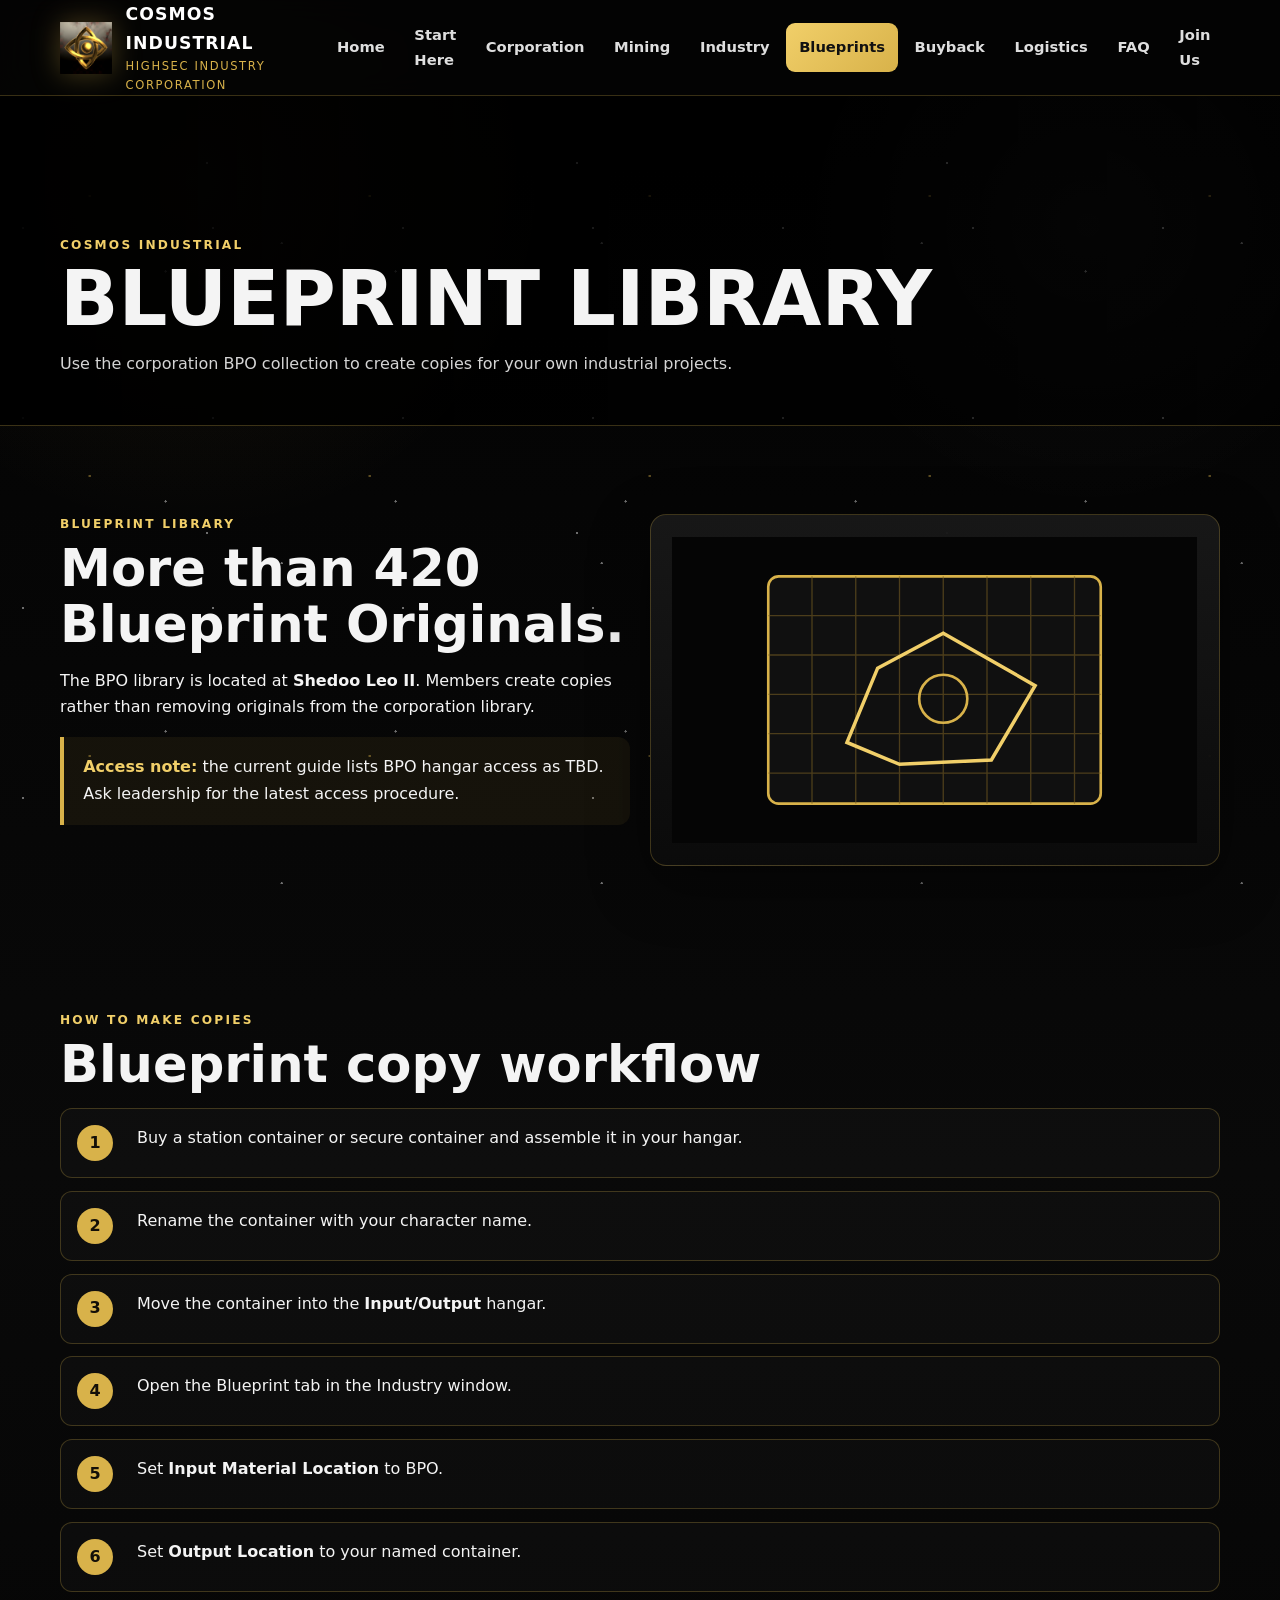
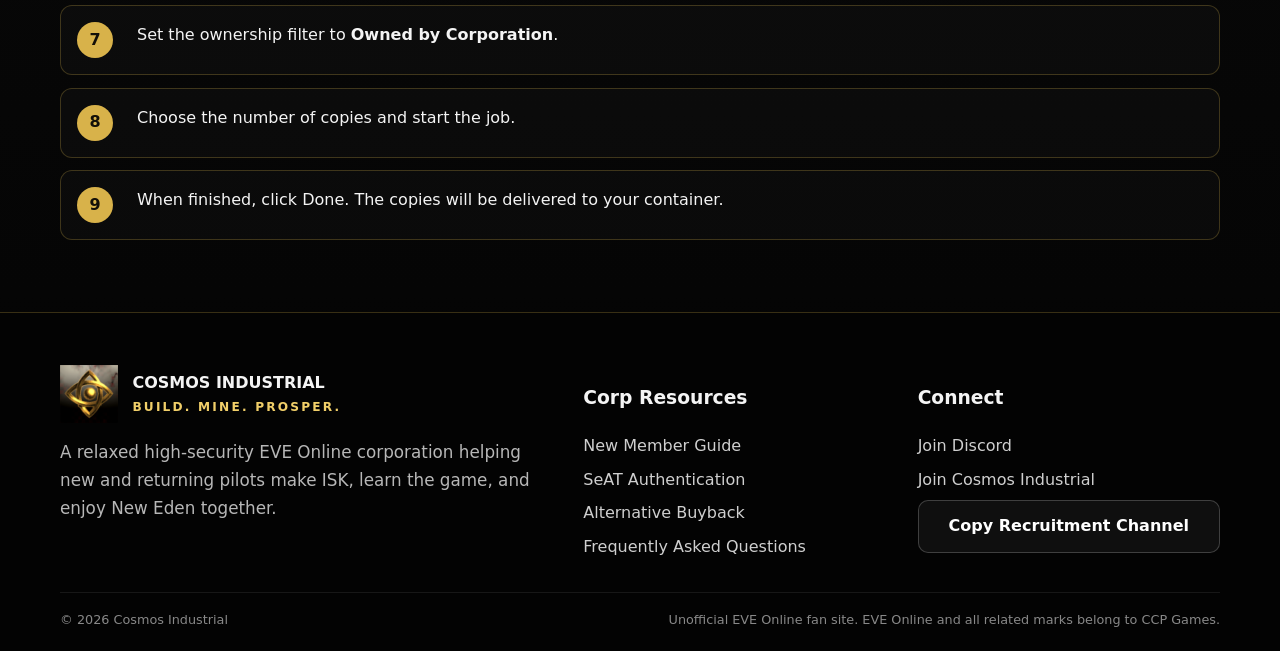
==== blueprints.html @ 7722cf65 "Add files via upload" ====
<!doctype html><html lang="en"><head><meta charset="utf-8"><meta name="viewport" content="width=device-width,initial-scale=1"><meta name="description" content="Cosmos Industrial - a relaxed EVE Online high-security corporation focused on mining, industry, logistics, and helping new and returning pilots."><title>Cosmos Industrial</title><link rel="icon" href="assets/images/cosmos-logo.png"><link rel="stylesheet" href="assets/styles.css"></head><body><a class="skip-link" href="#main">Skip to content</a><header class="site-header"><div class="container nav-wrap"><a class="brand" href="index.html"><img src="assets/images/cosmos-logo.png" alt="Cosmos Industrial logo"><span class="brand-text"><strong>COSMOS INDUSTRIAL</strong><span>Highsec Industry Corporation</span></span></a><button class="nav-toggle" aria-expanded="false" aria-label="Open navigation">Menu</button><nav class="nav-links" aria-label="Primary navigation"><a href="index.html" class="">Home</a><a href="getting-started.html" class="">Start Here</a><a href="corporation.html" class="">Corporation</a><a href="mining.html" class="">Mining</a><a href="industry.html" class="">Industry</a><a href="blueprints.html" class="active">Blueprints</a><a href="buyback.html" class="">Buyback</a><a href="logistics.html" class="">Logistics</a><a href="faq.html" class="">FAQ</a><a href="join.html" class="">Join Us</a></nav></div></header><main id="main"><section class="page-hero" style="--hero-image:url('assets/images/blueprints.svg')"><div class="container"><div class="eyebrow">Cosmos Industrial</div><h1>BLUEPRINT LIBRARY</h1><p>Use the corporation BPO collection to create copies for your own industrial projects.</p></div></section><section class="section"><div class="container grid grid-2"><div><div class="eyebrow">Blueprint Library</div><h2 class="section-title">More than 420 Blueprint Originals.</h2><p>The BPO library is located at <strong>Shedoo Leo II</strong>. Members create copies rather than removing originals from the corporation library.</p><div class="callout"><strong>Access note:</strong> the current guide lists BPO hangar access as TBD. Ask leadership for the latest access procedure.</div></div><div class="card"><img src="assets/images/blueprints.svg" alt="Stylized blueprint graphic"></div></div></section><section class="section compact"><div class="container"><div class="eyebrow">How to Make Copies</div><h2 class="section-title">Blueprint copy workflow</h2><ol class="step-list"><li><div>Buy a station container or secure container and assemble it in your hangar.</div></li><li><div>Rename the container with your character name.</div></li><li><div>Move the container into the <strong>Input/Output</strong> hangar.</div></li><li><div>Open the Blueprint tab in the Industry window.</div></li><li><div>Set <strong>Input Material Location</strong> to BPO.</div></li><li><div>Set <strong>Output Location</strong> to your named container.</div></li><li><div>Set the ownership filter to <strong>Owned by Corporation</strong>.</div></li><li><div>Choose the number of copies and start the job.</div></li><li><div>When finished, click Done. The copies will be delivered to your container.</div></li></ol></div></section></main><footer class="site-footer"><div class="container"><div class="footer-grid"><div><div class="footer-brand"><img src="assets/images/cosmos-logo.png" alt=""><div><strong>COSMOS INDUSTRIAL</strong><div class="eyebrow">Build. Mine. Prosper.</div></div></div><p class="section-lead">A relaxed high-security EVE Online corporation helping new and returning pilots make ISK, learn the game, and enjoy New Eden together.</p></div><div><h3>Corp Resources</h3><div class="footer-links"><a href="getting-started.html">New Member Guide</a><a href="https://seat.cosmosorigins.org/" target="_blank" rel="noopener">SeAT Authentication</a><a href="https://jitarun.com/" target="_blank" rel="noopener">Alternative Buyback</a><a href="faq.html">Frequently Asked Questions</a></div></div><div><h3>Connect</h3><div class="footer-links"><a href="https://discord.gg/ZgbHAa7UCq" target="_blank" rel="noopener">Join Discord</a><a href="join.html">Join Cosmos Industrial</a><button class="btn btn-secondary" data-copy="Cosmos Recruitment">Copy Recruitment Channel</button></div></div></div><div class="footer-bottom"><span>© <span data-year></span> Cosmos Industrial</span><span>Unofficial EVE Online fan site. EVE Online and all related marks belong to CCP Games.</span></div></div></footer><script src="assets/script.js"></script></body></html>
---- assets/styles.css ----
:root {
  --bg: #050505;
  --bg-soft: #0c0c0c;
  --panel: rgba(19, 19, 19, 0.94);
  --panel-2: rgba(27, 27, 27, 0.9);
  --gold: #d8b24a;
  --gold-bright: #f1cf69;
  --gold-dark: #7d5d18;
  --text: #f4f4f4;
  --muted: #b7b7b7;
  --line: rgba(216, 178, 74, 0.25);
  --danger: #da7070;
  --success: #68c58f;
  --shadow: 0 18px 60px rgba(0,0,0,.45);
  --radius: 16px;
}

* { box-sizing: border-box; }
html { scroll-behavior: smooth; }
body {
  margin: 0;
  color: var(--text);
  background:
    radial-gradient(circle at 15% 8%, rgba(216,178,74,.08), transparent 22rem),
    radial-gradient(circle at 85% 10%, rgba(255,255,255,.035), transparent 18rem),
    linear-gradient(180deg, #020202 0%, #090909 52%, #030303 100%);
  font-family: Inter, ui-sans-serif, system-ui, -apple-system, BlinkMacSystemFont, "Segoe UI", sans-serif;
  line-height: 1.65;
}
body::before {
  content: "";
  position: fixed;
  inset: 0;
  pointer-events: none;
  opacity: .42;
  background-image:
    radial-gradient(circle at 12% 20%, #fff 0 1px, transparent 1.4px),
    radial-gradient(circle at 72% 18%, #fff 0 1px, transparent 1.3px),
    radial-gradient(circle at 32% 70%, #d8b24a 0 1px, transparent 1.4px),
    radial-gradient(circle at 88% 76%, #fff 0 1px, transparent 1.3px),
    radial-gradient(circle at 56% 44%, #fff 0 1px, transparent 1.3px);
  background-size: 190px 190px, 230px 230px, 280px 280px, 320px 320px, 370px 370px;
  z-index: -1;
}
img { max-width: 100%; display: block; }
a { color: var(--gold-bright); text-decoration: none; }
a:hover { color: #fff1bc; }
button, input { font: inherit; }

.skip-link { position: absolute; left: -9999px; top: 0; }
.skip-link:focus { left: 1rem; top: 1rem; z-index: 9999; background: #fff; color:#000; padding:.8rem 1rem; border-radius:8px; }

.container { width: min(1160px, calc(100% - 2rem)); margin-inline: auto; }
.section { padding: 5.5rem 0; }
.section.compact { padding: 3.5rem 0; }
.eyebrow { color: var(--gold-bright); font-size: .76rem; letter-spacing: .18em; text-transform: uppercase; font-weight: 800; }
.section-title { margin: .45rem 0 1rem; font-size: clamp(2rem, 4vw, 3.3rem); line-height: 1.08; }
.section-lead { color: var(--muted); max-width: 760px; font-size: 1.05rem; }
.gold-rule { width: 74px; height: 3px; background: linear-gradient(90deg, var(--gold), transparent); margin: 1rem 0 1.6rem; }

.site-header { position: sticky; top:0; z-index:1000; backdrop-filter: blur(14px); background: rgba(4,4,4,.88); border-bottom:1px solid var(--line); }
.nav-wrap { min-height: 78px; display:flex; align-items:center; justify-content:space-between; gap:1.2rem; }
.brand { display:flex; align-items:center; gap:.85rem; min-width: 245px; }
.brand img { width:52px; height:52px; filter: drop-shadow(0 0 14px rgba(216,178,74,.32)); }
.brand-text strong { display:block; color:#fff; letter-spacing:.06em; font-size:1.08rem; }
.brand-text span { display:block; color:var(--gold); font-size:.72rem; letter-spacing:.14em; text-transform:uppercase; }
.nav-links { display:flex; align-items:center; gap:.25rem; }
.nav-links a { color:#dedede; padding:.75rem .8rem; border-radius:9px; font-size:.92rem; font-weight:650; }
.nav-links a:hover, .nav-links a.active { color:#111; background:linear-gradient(135deg, var(--gold-bright), var(--gold)); }
.nav-toggle { display:none; background:transparent; border:1px solid var(--line); color:white; border-radius:10px; padding:.65rem .8rem; }

.hero { position:relative; min-height: 78vh; display:grid; place-items:center; overflow:hidden; border-bottom:1px solid var(--line); }
.hero::before { content:""; position:absolute; inset:0; background:linear-gradient(90deg, rgba(0,0,0,.91) 0%, rgba(0,0,0,.68) 48%, rgba(0,0,0,.28) 100%), url('images/cosmos-hero.svg') center/cover no-repeat; }
.hero::after { content:""; position:absolute; inset:auto 0 0; height:180px; background:linear-gradient(transparent, var(--bg)); }
.hero-content { position:relative; z-index:2; width:min(1160px, calc(100% - 2rem)); padding:6rem 0 7rem; }
.hero-logo { width:96px; height:96px; margin-bottom:1.5rem; filter:drop-shadow(0 0 30px rgba(216,178,74,.5)); }
.hero h1 { margin:0; max-width:760px; font-size:clamp(3rem, 8vw, 6.7rem); line-height:.92; letter-spacing:-.045em; }
.hero h1 span { color:var(--gold-bright); display:block; }
.hero p { max-width:680px; color:#d0d0d0; font-size:clamp(1.05rem, 2vw, 1.25rem); margin:1.4rem 0 2rem; }
.actions { display:flex; flex-wrap:wrap; gap:.8rem; }
.btn { display:inline-flex; align-items:center; justify-content:center; gap:.55rem; min-height:48px; padding:.75rem 1.15rem; border-radius:10px; font-weight:800; border:1px solid transparent; transition:.2s ease; }
.btn-primary { color:#15100a; background:linear-gradient(135deg, var(--gold-bright), var(--gold)); box-shadow:0 10px 30px rgba(216,178,74,.18); }
.btn-primary:hover { color:#000; transform:translateY(-2px); box-shadow:0 14px 34px rgba(216,178,74,.3); }
.btn-secondary { color:#fff; border-color:rgba(255,255,255,.2); background:rgba(255,255,255,.05); }
.btn-secondary:hover { border-color:var(--gold); background:rgba(216,178,74,.1); }

.page-hero { min-height: 330px; display:flex; align-items:end; padding:5rem 0 3rem; position:relative; overflow:hidden; border-bottom:1px solid var(--line); }
.page-hero::before { content:""; position:absolute; inset:0; background:linear-gradient(90deg, rgba(0,0,0,.94), rgba(0,0,0,.55)), var(--hero-image, url('images/cosmos-hero.svg')) center/cover no-repeat; }
.page-hero .container { position:relative; z-index:2; }
.page-hero h1 { margin:.4rem 0 .8rem; font-size:clamp(2.6rem, 6vw, 4.8rem); line-height:1; }
.page-hero p { max-width:760px; margin:0; color:#d4d4d4; }

.grid { display:grid; gap:1.2rem; }
.grid-2 { grid-template-columns: repeat(2, minmax(0,1fr)); }
.grid-3 { grid-template-columns: repeat(3, minmax(0,1fr)); }
.grid-4 { grid-template-columns: repeat(4, minmax(0,1fr)); }
.card { background:linear-gradient(180deg, rgba(24,24,24,.96), rgba(11,11,11,.96)); border:1px solid var(--line); border-radius:var(--radius); padding:1.35rem; box-shadow:var(--shadow); }
.card h3 { margin:.2rem 0 .6rem; }
.card p:last-child { margin-bottom:0; }
.card-icon { width:46px; height:46px; display:grid; place-items:center; border:1px solid rgba(216,178,74,.35); border-radius:12px; background:rgba(216,178,74,.08); font-size:1.35rem; margin-bottom:.9rem; }
.card-link { display:inline-flex; margin-top:.6rem; font-weight:800; }
.feature-card { min-height:230px; position:relative; overflow:hidden; display:flex; flex-direction:column; justify-content:end; }
.feature-card::before { content:""; position:absolute; inset:0; background:linear-gradient(transparent 25%, rgba(0,0,0,.92)), var(--card-image) center/cover no-repeat; opacity:.8; }
.feature-card > * { position:relative; z-index:2; }
.feature-card p { color:#d0d0d0; }

.stat-strip { display:grid; grid-template-columns:repeat(4,1fr); margin-top:-2.5rem; position:relative; z-index:4; background:rgba(11,11,11,.95); border:1px solid var(--line); border-radius:var(--radius); box-shadow:var(--shadow); }
.stat { padding:1.3rem; text-align:center; border-right:1px solid var(--line); }
.stat:last-child { border-right:0; }
.stat strong { display:block; color:var(--gold-bright); font-size:2rem; }
.stat span { color:var(--muted); font-size:.85rem; }

.tabs { display:flex; flex-wrap:wrap; gap:.55rem; margin:1.5rem 0 2rem; }
.tab-link { color:#ddd; padding:.7rem .95rem; border:1px solid var(--line); border-radius:999px; background:rgba(255,255,255,.025); }
.tab-link:hover { background:rgba(216,178,74,.12); border-color:var(--gold); }

.data-table { width:100%; border-collapse:separate; border-spacing:0; overflow:hidden; border:1px solid var(--line); border-radius:14px; background:rgba(11,11,11,.85); }
.data-table th, .data-table td { padding:.9rem 1rem; text-align:left; border-bottom:1px solid rgba(216,178,74,.14); }
.data-table th { color:#181208; background:linear-gradient(135deg,var(--gold-bright),var(--gold)); font-size:.86rem; letter-spacing:.04em; text-transform:uppercase; }
.data-table tr:last-child td { border-bottom:0; }
.data-table td:last-child { text-align:right; }
.badge { display:inline-flex; align-items:center; gap:.35rem; border:1px solid var(--line); border-radius:999px; padding:.25rem .65rem; color:#e8e8e8; background:rgba(216,178,74,.08); font-size:.8rem; }
.badge.success { color:#a8e2bd; border-color:rgba(104,197,143,.3); background:rgba(104,197,143,.08); }

.callout { border-left:4px solid var(--gold); padding:1.1rem 1.2rem; background:rgba(216,178,74,.07); border-radius:0 12px 12px 0; }
.callout strong { color:var(--gold-bright); }
.step-list { counter-reset:steps; display:grid; gap:.8rem; padding:0; list-style:none; }
.step-list li { counter-increment:steps; display:grid; grid-template-columns:44px 1fr; gap:1rem; align-items:start; background:rgba(255,255,255,.025); border:1px solid var(--line); padding:1rem; border-radius:12px; }
.step-list li::before { content:counter(steps); width:36px; height:36px; display:grid; place-items:center; border-radius:50%; background:var(--gold); color:#130f08; font-weight:900; }
.checklist { display:grid; gap:.7rem; padding:0; list-style:none; }
.checklist li { display:flex; gap:.75rem; align-items:flex-start; padding:.8rem 0; border-bottom:1px solid rgba(255,255,255,.07); }
.checklist li::before { content:"✓"; display:grid; place-items:center; flex:0 0 24px; height:24px; border-radius:6px; color:#15110a; background:var(--gold); font-weight:900; }

.accordion { display:grid; gap:.7rem; }
.accordion details { border:1px solid var(--line); border-radius:12px; background:rgba(14,14,14,.92); overflow:hidden; }
.accordion summary { cursor:pointer; font-weight:800; padding:1rem 1.2rem; list-style:none; }
.accordion summary::-webkit-details-marker { display:none; }
.accordion summary::after { content:"+"; float:right; color:var(--gold); }
.accordion details[open] summary::after { content:"–"; }
.accordion details p, .accordion details ul { margin:0; padding:0 1.2rem 1.2rem; color:var(--muted); }

.site-footer { border-top:1px solid var(--line); background:#030303; padding:3.2rem 0 1.3rem; }
.footer-grid { display:grid; grid-template-columns:1.3fr .8fr .8fr; gap:2rem; }
.footer-brand { display:flex; align-items:center; gap:.9rem; }
.footer-brand img { width:58px; }
.footer-links { display:grid; gap:.45rem; }
.footer-links a { color:#cfcfcf; }
.footer-links a:hover { color:var(--gold-bright); }
.footer-bottom { display:flex; justify-content:space-between; gap:1rem; border-top:1px solid rgba(255,255,255,.08); margin-top:2rem; padding-top:1rem; color:#888; font-size:.8rem; }

@media (max-width: 980px) {
  .nav-toggle { display:block; }
  .nav-links { position:absolute; display:none; top:78px; left:1rem; right:1rem; padding:.75rem; flex-direction:column; align-items:stretch; background:#0b0b0b; border:1px solid var(--line); border-radius:12px; box-shadow:var(--shadow); }
  .nav-links.open { display:flex; }
  .nav-links a { width:100%; }
  .grid-4 { grid-template-columns:repeat(2,1fr); }
  .grid-3 { grid-template-columns:repeat(2,1fr); }
  .stat-strip { grid-template-columns:repeat(2,1fr); }
  .stat:nth-child(2) { border-right:0; }
  .stat:nth-child(-n+2) { border-bottom:1px solid var(--line); }
}
@media (max-width: 680px) {
  .brand-text span { display:none; }
  .brand { min-width:auto; }
  .hero { min-height:690px; }
  .grid-2, .grid-3, .grid-4, .footer-grid { grid-template-columns:1fr; }
  .stat-strip { grid-template-columns:1fr; margin-top:-1rem; }
  .stat { border-right:0; border-bottom:1px solid var(--line); }
  .stat:last-child { border-bottom:0; }
  .data-table { display:block; overflow-x:auto; }
  .footer-bottom { flex-direction:column; }
}
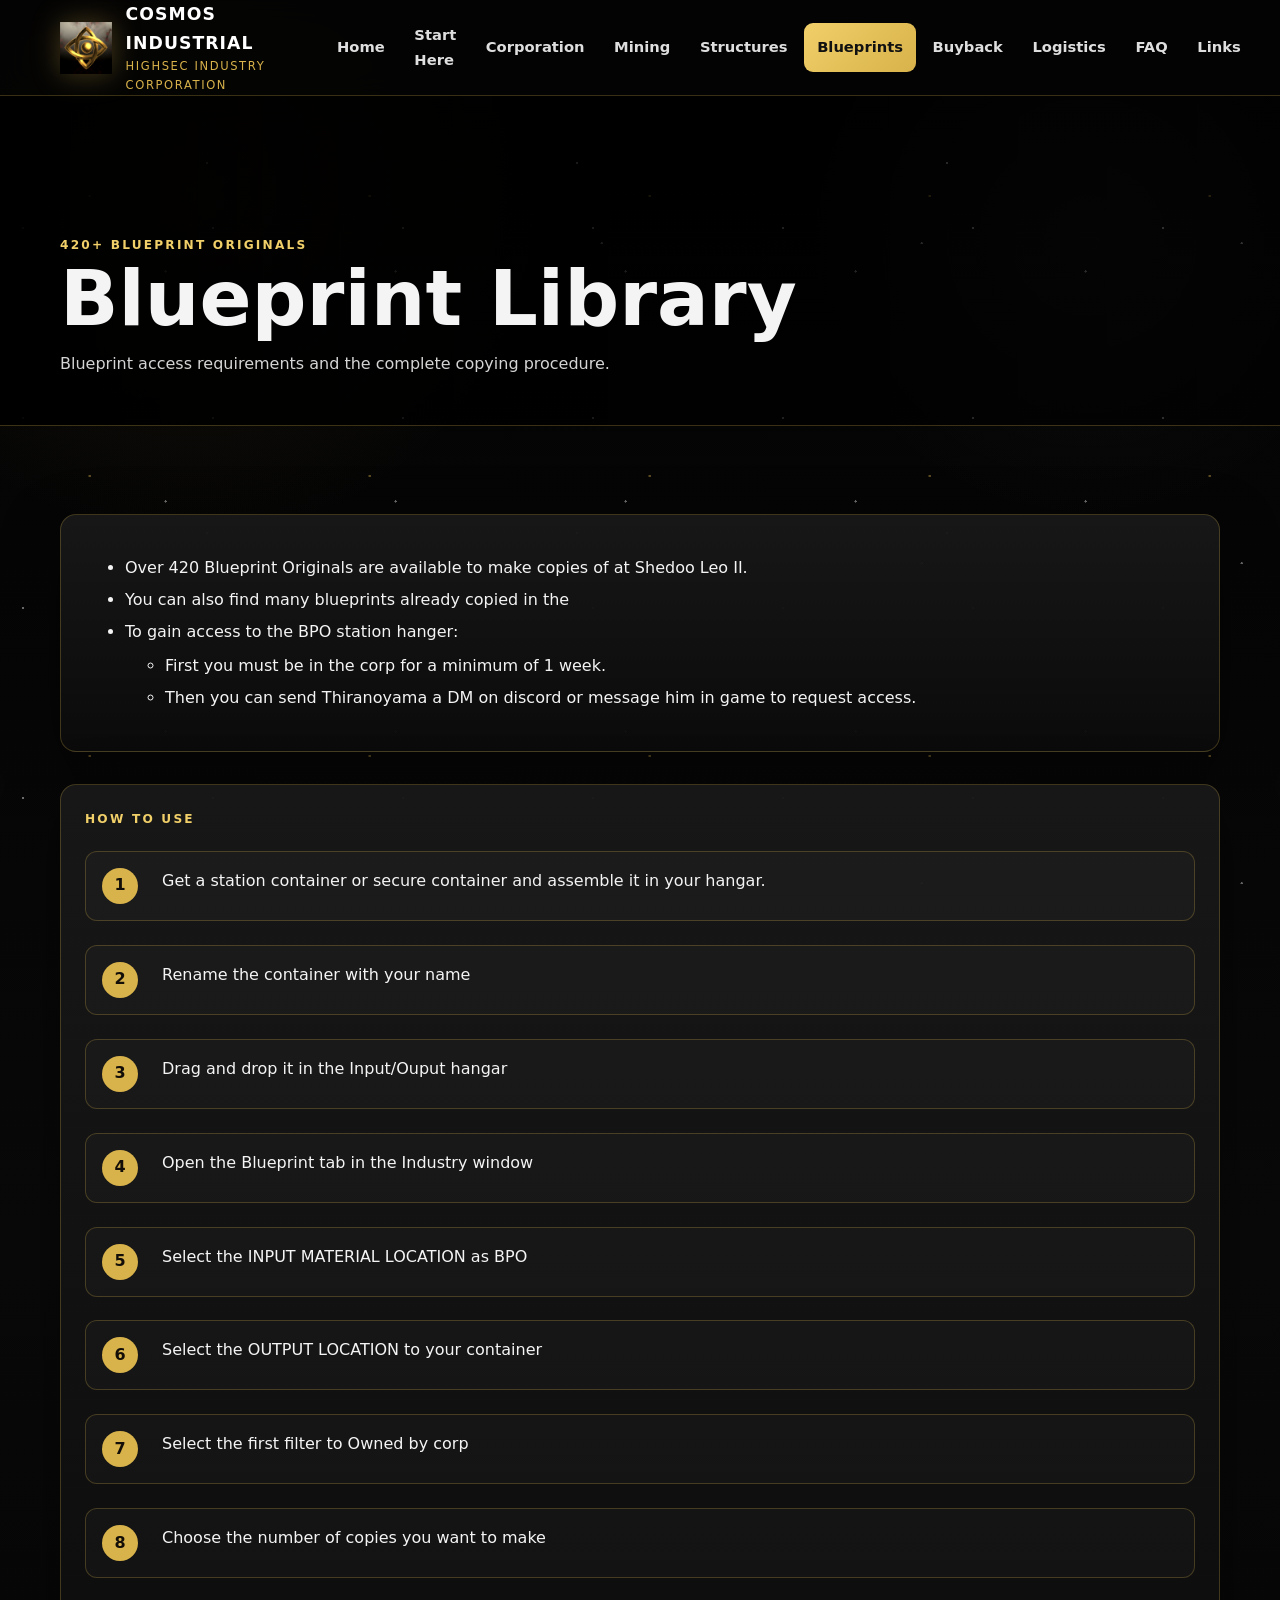
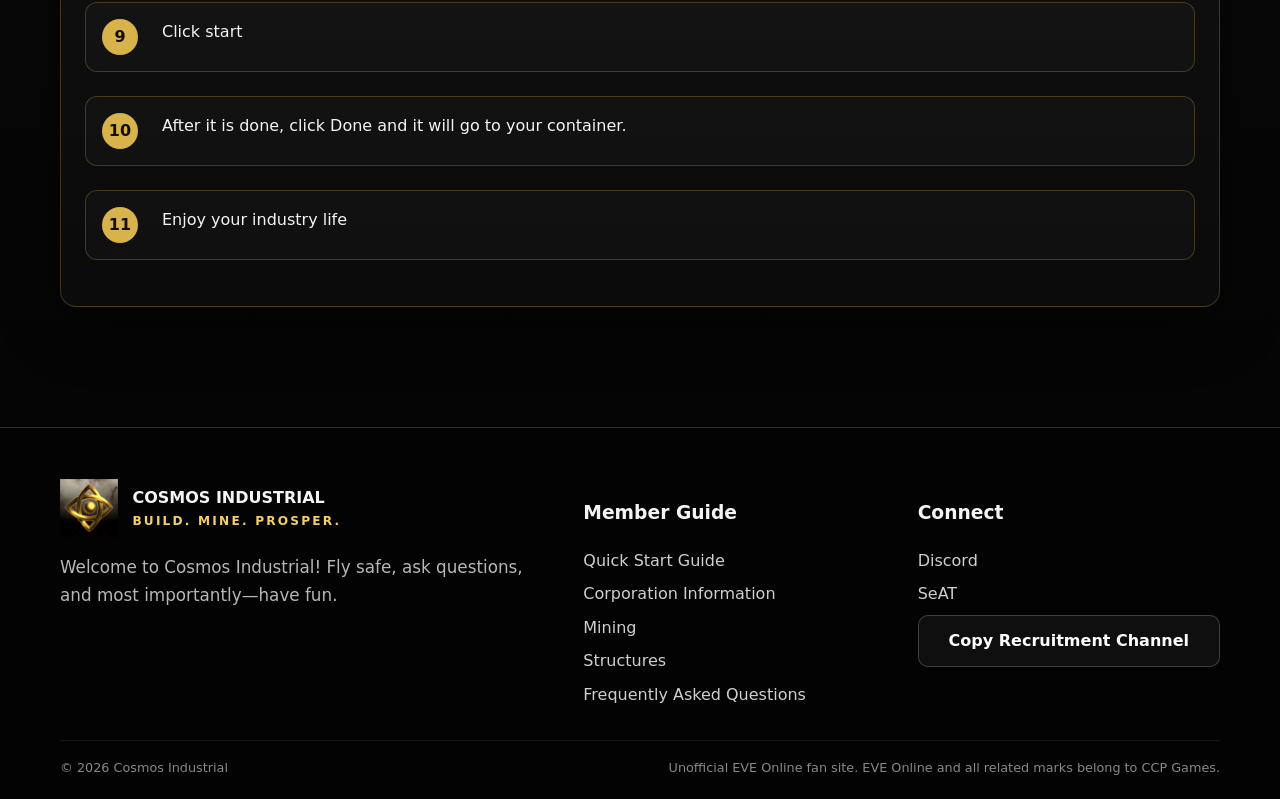
==== commit d7881034: "Add files via upload" ====
--- a/blueprints.html
+++ b/blueprints.html
@@ -1 +1 @@
-<!doctype html><html lang="en"><head><meta charset="utf-8"><meta name="viewport" content="width=device-width,initial-scale=1"><meta name="description" content="Cosmos Industrial - a relaxed EVE Online high-security corporation focused on mining, industry, logistics, and helping new and returning pilots."><title>Cosmos Industrial</title><link rel="icon" href="assets/images/cosmos-logo.png"><link rel="stylesheet" href="assets/styles.css"></head><body><a class="skip-link" href="#main">Skip to content</a><header class="site-header"><div class="container nav-wrap"><a class="brand" href="index.html"><img src="assets/images/cosmos-logo.png" alt="Cosmos Industrial logo"><span class="brand-text"><strong>COSMOS INDUSTRIAL</strong><span>Highsec Industry Corporation</span></span></a><button class="nav-toggle" aria-expanded="false" aria-label="Open navigation">Menu</button><nav class="nav-links" aria-label="Primary navigation"><a href="index.html" class="">Home</a><a href="getting-started.html" class="">Start Here</a><a href="corporation.html" class="">Corporation</a><a href="mining.html" class="">Mining</a><a href="industry.html" class="">Industry</a><a href="blueprints.html" class="active">Blueprints</a><a href="buyback.html" class="">Buyback</a><a href="logistics.html" class="">Logistics</a><a href="faq.html" class="">FAQ</a><a href="join.html" class="">Join Us</a></nav></div></header><main id="main"><section class="page-hero" style="--hero-image:url('assets/images/blueprints.svg')"><div class="container"><div class="eyebrow">Cosmos Industrial</div><h1>BLUEPRINT LIBRARY</h1><p>Use the corporation BPO collection to create copies for your own industrial projects.</p></div></section><section class="section"><div class="container grid grid-2"><div><div class="eyebrow">Blueprint Library</div><h2 class="section-title">More than 420 Blueprint Originals.</h2><p>The BPO library is located at <strong>Shedoo Leo II</strong>. Members create copies rather than removing originals from the corporation library.</p><div class="callout"><strong>Access note:</strong> the current guide lists BPO hangar access as TBD. Ask leadership for the latest access procedure.</div></div><div class="card"><img src="assets/images/blueprints.svg" alt="Stylized blueprint graphic"></div></div></section><section class="section compact"><div class="container"><div class="eyebrow">How to Make Copies</div><h2 class="section-title">Blueprint copy workflow</h2><ol class="step-list"><li><div>Buy a station container or secure container and assemble it in your hangar.</div></li><li><div>Rename the container with your character name.</div></li><li><div>Move the container into the <strong>Input/Output</strong> hangar.</div></li><li><div>Open the Blueprint tab in the Industry window.</div></li><li><div>Set <strong>Input Material Location</strong> to BPO.</div></li><li><div>Set <strong>Output Location</strong> to your named container.</div></li><li><div>Set the ownership filter to <strong>Owned by Corporation</strong>.</div></li><li><div>Choose the number of copies and start the job.</div></li><li><div>When finished, click Done. The copies will be delivered to your container.</div></li></ol></div></section></main><footer class="site-footer"><div class="container"><div class="footer-grid"><div><div class="footer-brand"><img src="assets/images/cosmos-logo.png" alt=""><div><strong>COSMOS INDUSTRIAL</strong><div class="eyebrow">Build. Mine. Prosper.</div></div></div><p class="section-lead">A relaxed high-security EVE Online corporation helping new and returning pilots make ISK, learn the game, and enjoy New Eden together.</p></div><div><h3>Corp Resources</h3><div class="footer-links"><a href="getting-started.html">New Member Guide</a><a href="https://seat.cosmosorigins.org/" target="_blank" rel="noopener">SeAT Authentication</a><a href="https://jitarun.com/" target="_blank" rel="noopener">Alternative Buyback</a><a href="faq.html">Frequently Asked Questions</a></div></div><div><h3>Connect</h3><div class="footer-links"><a href="https://discord.gg/ZgbHAa7UCq" target="_blank" rel="noopener">Join Discord</a><a href="join.html">Join Cosmos Industrial</a><button class="btn btn-secondary" data-copy="Cosmos Recruitment">Copy Recruitment Channel</button></div></div></div><div class="footer-bottom"><span>© <span data-year></span> Cosmos Industrial</span><span>Unofficial EVE Online fan site. EVE Online and all related marks belong to CCP Games.</span></div></div></footer><script src="assets/script.js"></script></body></html>+<!doctype html><html lang="en"><head><meta charset="utf-8"><meta name="viewport" content="width=device-width,initial-scale=1"><meta name="description" content="Blueprint Library"><title>Blueprint Library | Cosmos Industrial</title><link rel="icon" href="assets/images/cosmos-logo.png"><link rel="stylesheet" href="assets/styles.css"></head><body><a class="skip-link" href="#main">Skip to content</a><header class="site-header"><div class="container nav-wrap"><a class="brand" href="index.html"><img src="assets/images/cosmos-logo.png" alt="Cosmos Industrial logo"><span class="brand-text"><strong>COSMOS INDUSTRIAL</strong><span>Highsec Industry Corporation</span></span></a><button class="nav-toggle" aria-expanded="false" aria-label="Open navigation">Menu</button><nav class="nav-links" aria-label="Primary navigation"><a href="index.html" class="">Home</a><a href="getting-started.html" class="">Start Here</a><a href="corporation.html" class="">Corporation</a><a href="mining.html" class="">Mining</a><a href="industry.html" class="">Structures</a><a href="blueprints.html" class="active">Blueprints</a><a href="buyback.html" class="">Buyback</a><a href="logistics.html" class="">Logistics</a><a href="faq.html" class="">FAQ</a><a href="join.html" class="">Links</a></nav></div></header><main id="main"><section class="page-hero" style="--hero-image:url('assets/images/blueprints.svg')"><div class="container"><div class="eyebrow">420+ Blueprint Originals</div><h1>Blueprint Library</h1><p>Blueprint access requirements and the complete copying procedure.</p></div></section><section class="section"><div class="container"><div class="content-block"><ul><li>Over 420 Blueprint Originals are available to make copies of at Shedoo Leo II.</li><li>You can also find many blueprints already copied in the</li><li>To gain access to the BPO station hanger:<ul><li>First you must be in the corp for a minimum of 1 week.</li><li>Then you can send Thiranoyama a DM on discord or message him in game to request access.</li></ul></li></ul></div><div class="content-block"><div class="eyebrow">How to Use</div><ol class="step-list"><li>Get a station container or secure container and assemble it in your hangar.</li><li>Rename the container with your name</li><li>Drag and drop it in the Input/Ouput hangar</li><li>Open the Blueprint tab in the Industry window</li><li>Select the INPUT MATERIAL LOCATION as BPO</li><li>Select the OUTPUT LOCATION to your container</li><li>Select the first filter to Owned by corp</li><li>Choose the number of copies you want to make</li><li>Click start</li><li>After it is done, click Done and it will go to your container.</li><li>Enjoy your industry life</li></ol></div></div></section></main><footer class="site-footer"><div class="container"><div class="footer-grid"><div><div class="footer-brand"><img src="assets/images/cosmos-logo.png" alt=""><div><strong>COSMOS INDUSTRIAL</strong><div class="eyebrow">Build. Mine. Prosper.</div></div></div><p class="section-lead">Welcome to Cosmos Industrial! Fly safe, ask questions, and most importantly—have fun.</p></div><div><h3>Member Guide</h3><div class="footer-links"><a href="getting-started.html">Quick Start Guide</a><a href="corporation.html">Corporation Information</a><a href="mining.html">Mining</a><a href="industry.html">Structures</a><a href="faq.html">Frequently Asked Questions</a></div></div><div><h3>Connect</h3><div class="footer-links"><a href="https://discord.gg/ZgbHAa7UCq" target="_blank" rel="noopener">Discord</a><a href="https://seat.cosmosorigins.org/" target="_blank" rel="noopener">SeAT</a><button class="btn btn-secondary" data-copy="Cosmos Recruitment">Copy Recruitment Channel</button></div></div></div><div class="footer-bottom"><span>© <span data-year></span> Cosmos Industrial</span><span>Unofficial EVE Online fan site. EVE Online and all related marks belong to CCP Games.</span></div></div></footer><script src="assets/script.js"></script></body></html>
--- a/assets/styles.css
+++ b/assets/styles.css
@@ -170,3 +170,7 @@
   .data-table { display:block; overflow-x:auto; }
   .footer-bottom { flex-direction:column; }
 }
+
+/* Complete-guide additions */
+.content-block{margin:0 0 2rem;padding:1.5rem;background:linear-gradient(180deg,rgba(24,24,24,.96),rgba(11,11,11,.96));border:1px solid var(--line);border-radius:var(--radius);box-shadow:var(--shadow)}
+.content-block h2:first-child,.content-block .eyebrow+h2{margin-top:.2rem}.content-block ul ul{margin-top:.45rem}.content-block li{margin:.35rem 0}.anchor-offset{scroll-margin-top:100px}.manual-checklist{list-style:none;padding:0;display:grid;gap:.7rem}.manual-checklist li{padding:.9rem 1rem;background:rgba(255,255,255,.03);border:1px solid var(--line);border-radius:10px;font-size:1.05rem}.alpha-list{list-style-type:lower-alpha}.location-grid{display:grid;grid-template-columns:repeat(3,minmax(0,1fr));gap:.75rem}.location-grid div{padding:.9rem 1rem;border:1px solid var(--line);border-radius:10px;background:rgba(216,178,74,.06)}.standing{border-top-width:4px}.standing.green{border-top-color:#43c97a}.standing.blue{border-top-color:#244fba}.standing.lightblue{border-top-color:#63b6ff}.faq-content{padding:0 1.2rem 1.2rem;color:var(--muted)}.faq-content ul{padding-left:1.35rem!important}.data-table td:last-child{text-align:left}.data-table td:nth-child(2){font-weight:700}@media(max-width:760px){.location-grid{grid-template-columns:1fr}.content-block{padding:1.1rem}}
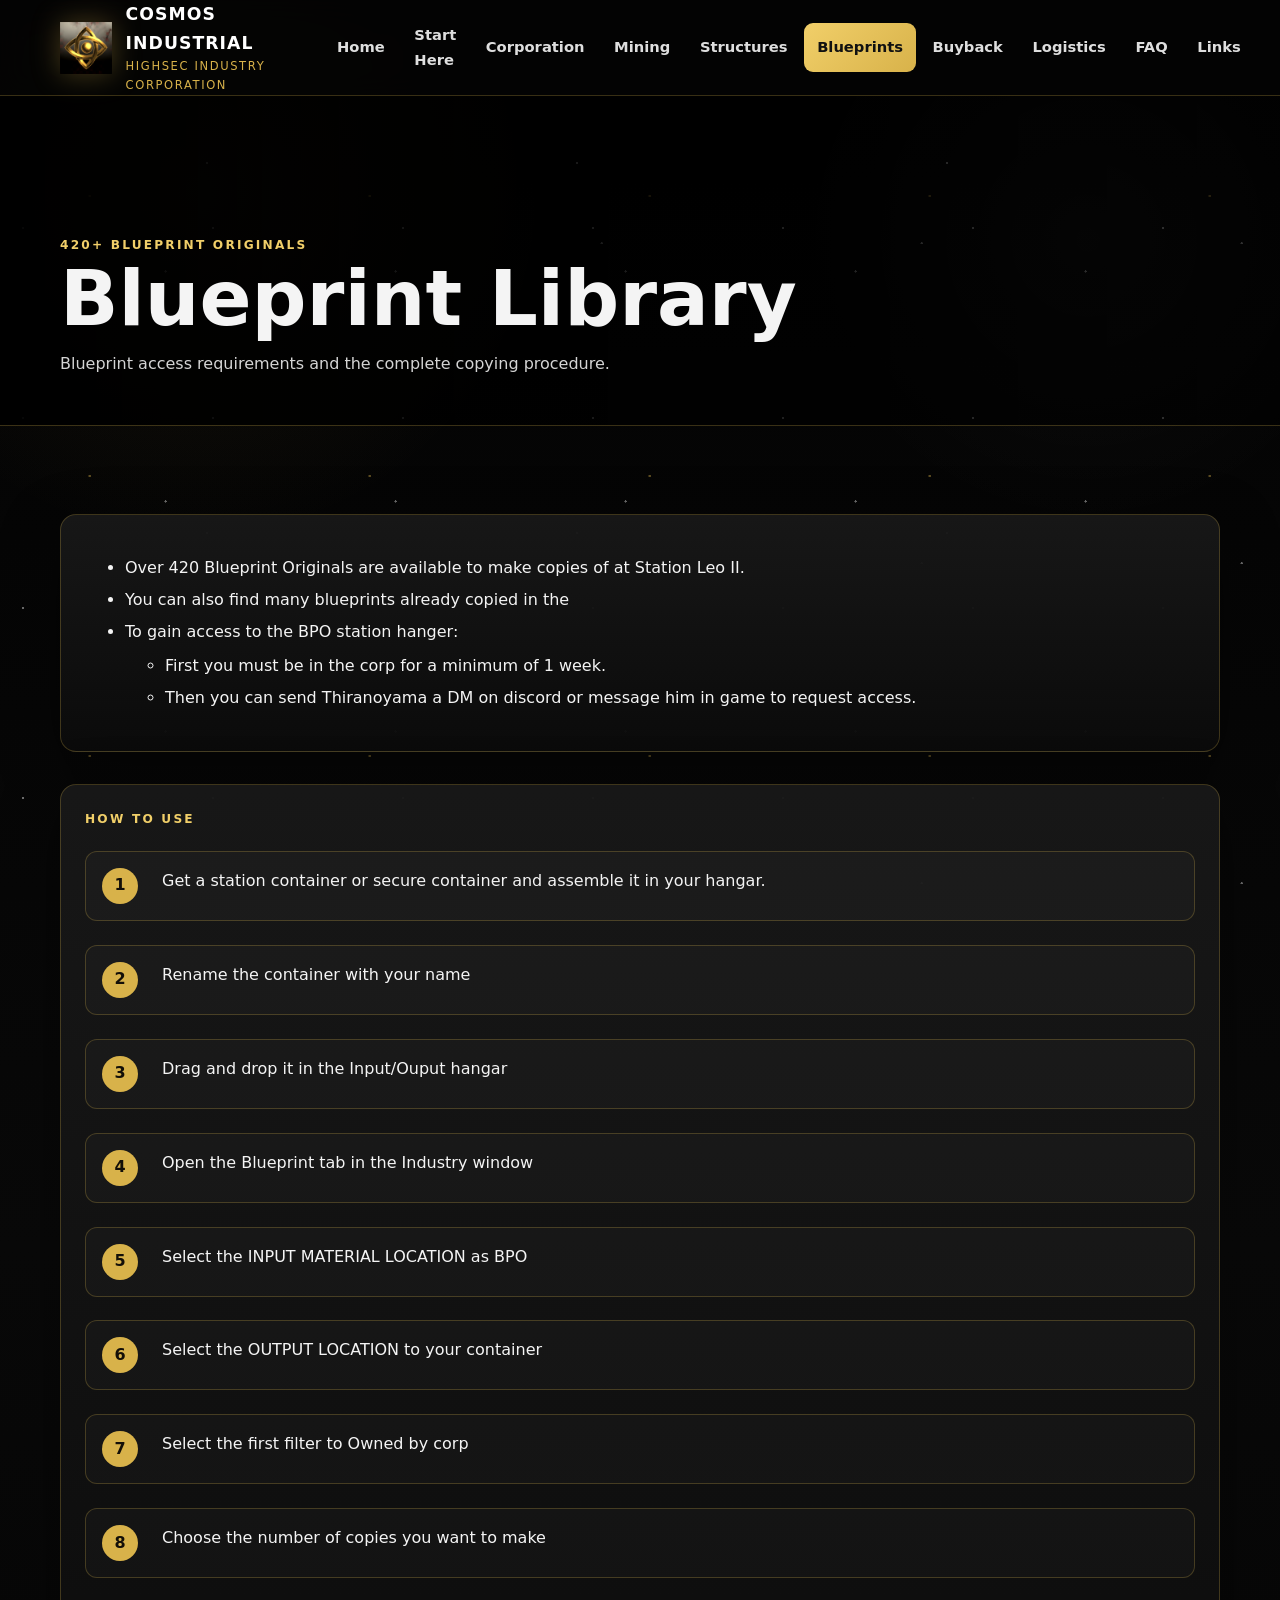
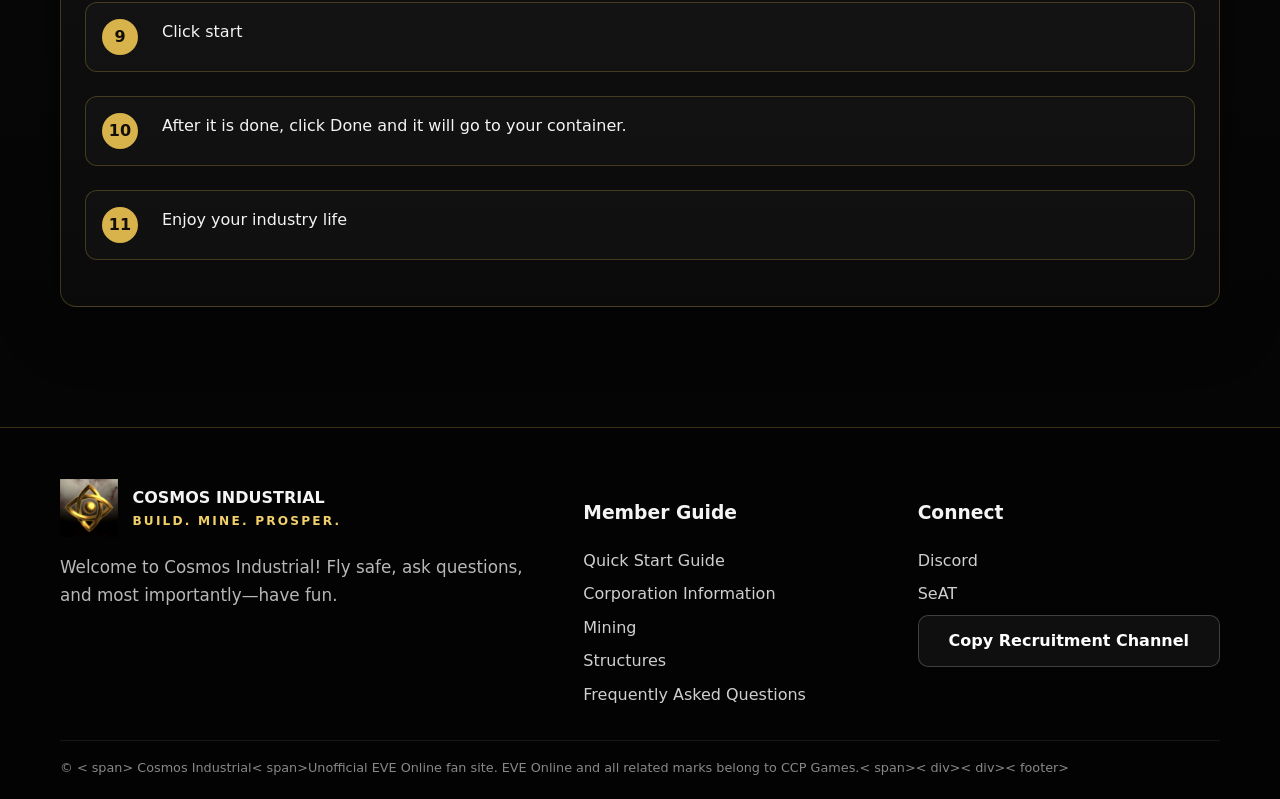
==== commit 30f62de0: "Add files via upload" ====
--- a/blueprints.html
+++ b/blueprints.html
@@ -1 +1,111 @@
-<!doctype html><html lang="en"><head><meta charset="utf-8"><meta name="viewport" content="width=device-width,initial-scale=1"><meta name="description" content="Blueprint Library"><title>Blueprint Library | Cosmos Industrial</title><link rel="icon" href="assets/images/cosmos-logo.png"><link rel="stylesheet" href="assets/styles.css"></head><body><a class="skip-link" href="#main">Skip to content</a><header class="site-header"><div class="container nav-wrap"><a class="brand" href="index.html"><img src="assets/images/cosmos-logo.png" alt="Cosmos Industrial logo"><span class="brand-text"><strong>COSMOS INDUSTRIAL</strong><span>Highsec Industry Corporation</span></span></a><button class="nav-toggle" aria-expanded="false" aria-label="Open navigation">Menu</button><nav class="nav-links" aria-label="Primary navigation"><a href="index.html" class="">Home</a><a href="getting-started.html" class="">Start Here</a><a href="corporation.html" class="">Corporation</a><a href="mining.html" class="">Mining</a><a href="industry.html" class="">Structures</a><a href="blueprints.html" class="active">Blueprints</a><a href="buyback.html" class="">Buyback</a><a href="logistics.html" class="">Logistics</a><a href="faq.html" class="">FAQ</a><a href="join.html" class="">Links</a></nav></div></header><main id="main"><section class="page-hero" style="--hero-image:url('assets/images/blueprints.svg')"><div class="container"><div class="eyebrow">420+ Blueprint Originals</div><h1>Blueprint Library</h1><p>Blueprint access requirements and the complete copying procedure.</p></div></section><section class="section"><div class="container"><div class="content-block"><ul><li>Over 420 Blueprint Originals are available to make copies of at Shedoo Leo II.</li><li>You can also find many blueprints already copied in the</li><li>To gain access to the BPO station hanger:<ul><li>First you must be in the corp for a minimum of 1 week.</li><li>Then you can send Thiranoyama a DM on discord or message him in game to request access.</li></ul></li></ul></div><div class="content-block"><div class="eyebrow">How to Use</div><ol class="step-list"><li>Get a station container or secure container and assemble it in your hangar.</li><li>Rename the container with your name</li><li>Drag and drop it in the Input/Ouput hangar</li><li>Open the Blueprint tab in the Industry window</li><li>Select the INPUT MATERIAL LOCATION as BPO</li><li>Select the OUTPUT LOCATION to your container</li><li>Select the first filter to Owned by corp</li><li>Choose the number of copies you want to make</li><li>Click start</li><li>After it is done, click Done and it will go to your container.</li><li>Enjoy your industry life</li></ol></div></div></section></main><footer class="site-footer"><div class="container"><div class="footer-grid"><div><div class="footer-brand"><img src="assets/images/cosmos-logo.png" alt=""><div><strong>COSMOS INDUSTRIAL</strong><div class="eyebrow">Build. Mine. Prosper.</div></div></div><p class="section-lead">Welcome to Cosmos Industrial! Fly safe, ask questions, and most importantly—have fun.</p></div><div><h3>Member Guide</h3><div class="footer-links"><a href="getting-started.html">Quick Start Guide</a><a href="corporation.html">Corporation Information</a><a href="mining.html">Mining</a><a href="industry.html">Structures</a><a href="faq.html">Frequently Asked Questions</a></div></div><div><h3>Connect</h3><div class="footer-links"><a href="https://discord.gg/ZgbHAa7UCq" target="_blank" rel="noopener">Discord</a><a href="https://seat.cosmosorigins.org/" target="_blank" rel="noopener">SeAT</a><button class="btn btn-secondary" data-copy="Cosmos Recruitment">Copy Recruitment Channel</button></div></div></div><div class="footer-bottom"><span>© <span data-year></span> Cosmos Industrial</span><span>Unofficial EVE Online fan site. EVE Online and all related marks belong to CCP Games.</span></div></div></footer><script src="assets/script.js"></script></body></html>+<!doctype html>
+<html lang="en">
+	<head>
+		<meta charset="utf-8">
+			<meta name="viewport" content="width=device-width,initial-scale=1">
+				<meta name="description" content="Blueprint Library">
+					<title>Blueprint Library | Cosmos Industrial</title>
+					<link rel="icon" href="assets/images/cosmos-logo.png">
+						<link rel="stylesheet" href="assets/styles.css"/>
+						<body>
+							<a class="skip-link" href="#main">Skip to content</a>
+							<header class="site-header">
+								<div class="container nav-wrap">
+									<a class="brand" href="index.html">
+										<img src="assets/images/cosmos-logo.png" alt="Cosmos Industrial logo">
+											<span class="brand-text">
+												<strong>COSMOS INDUSTRIAL</strong>
+												<span>Highsec Industry Corporation</span>
+											</span>
+										</a>
+										<button class="nav-toggle" aria-expanded="false" aria-label="Open navigation">Menu</button>
+										<nav class="nav-links" aria-label="Primary navigation">
+											<a href="index.html" class="">Home</a>
+											<a href="getting-started.html" class="">Start Here</a>
+											<a href="corporation.html" class="">Corporation</a>
+											<a href="mining.html" class="">Mining</a>
+											<a href="industry.html" class="">Structures</a>
+											<a href="blueprints.html" class="active">Blueprints</a>
+											<a href="buyback.html" class="">Buyback</a>
+											<a href="logistics.html" class="">Logistics</a>
+											<a href="faq.html" class="">FAQ</a>
+											<a href="join.html" class="">Links</a>
+										</nav>
+									</div>
+								</header>
+								<main id="main">
+									<section class="page-hero" style="--hero-image:url('assets/images/blueprints.svg')">
+										<div class="container">
+											<div class="eyebrow">420+ Blueprint Originals</div>
+											<h1>Blueprint Library</h1>
+											<p>Blueprint access requirements and the complete copying procedure.</p>
+										</div>
+									</section>
+									<section class="section">
+										<div class="container">
+											<div class="content-block">
+												<ul>
+													<li>Over 420 Blueprint Originals are available to make copies of at Station Leo II.</li>
+													<li>You can also find many blueprints already copied in the</li>
+													<li>To gain access to the BPO station hanger:<ul>
+															<li>First you must be in the corp for a minimum of 1 week.</li>
+															<li>Then you can send Thiranoyama a DM on discord or message him in game to request access.</li>
+														</ul>
+													</li>
+												</ul>
+											</div>
+											<div class="content-block">
+												<div class="eyebrow">How to Use</div>
+												<ol class="step-list">
+													<li>Get a station container or secure container and assemble it in your hangar.</li>
+													<li>Rename the container with your name</li>
+													<li>Drag and drop it in the Input/Ouput hangar</li>
+													<li>Open the Blueprint tab in the Industry window</li>
+													<li>Select the INPUT MATERIAL LOCATION as BPO</li>
+													<li>Select the OUTPUT LOCATION to your container</li>
+													<li>Select the first filter to Owned by corp</li>
+													<li>Choose the number of copies you want to make</li>
+													<li>Click start</li>
+													<li>After it is done, click Done and it will go to your container.</li>
+													<li>Enjoy your industry life</li>
+												</ol>
+											</div>
+										</div>
+									</section>
+								</main>
+								<footer class="site-footer">
+									<div class="container">
+										<div class="footer-grid">
+											<div>
+												<div class="footer-brand">
+													<img src="assets/images/cosmos-logo.png" alt="">
+														<div>
+															<strong>COSMOS INDUSTRIAL</strong>
+															<div class="eyebrow">Build. Mine. Prosper.</div>
+														</div>
+													</div>
+													<p class="section-lead">Welcome to Cosmos Industrial! Fly safe, ask questions, and most importantly—have fun.</p>
+												</div>
+												<div>
+													<h3>Member Guide</h3>
+													<div class="footer-links">
+														<a href="getting-started.html">Quick Start Guide</a>
+														<a href="corporation.html">Corporation Information</a>
+														<a href="mining.html">Mining</a>
+														<a href="industry.html">Structures</a>
+														<a href="faq.html">Frequently Asked Questions</a>
+													</div>
+												</div>
+												<div>
+													<h3>Connect</h3>
+													<div class="footer-links">
+														<a href="https://discord.gg/ZgbHAa7UCq" target="_blank" rel="noopener">Discord</a>
+														<a href="https://seat.cosmosorigins.org/" target="_blank" rel="noopener">SeAT</a>
+														<button class="btn btn-secondary" data-copy="Cosmos Recruitment">Copy Recruitment Channel</button>
+													</div>
+												</div>
+											</div>
+											<div class="footer-bottom">
+												<span>© <span data-year>< span> Cosmos Industrial< span><span>Unofficial EVE Online fan site. EVE Online and all related marks belong to CCP Games.< span>< div>< div>< footer><script src="assets/script.js"/>
+												</body>
+											</html>
